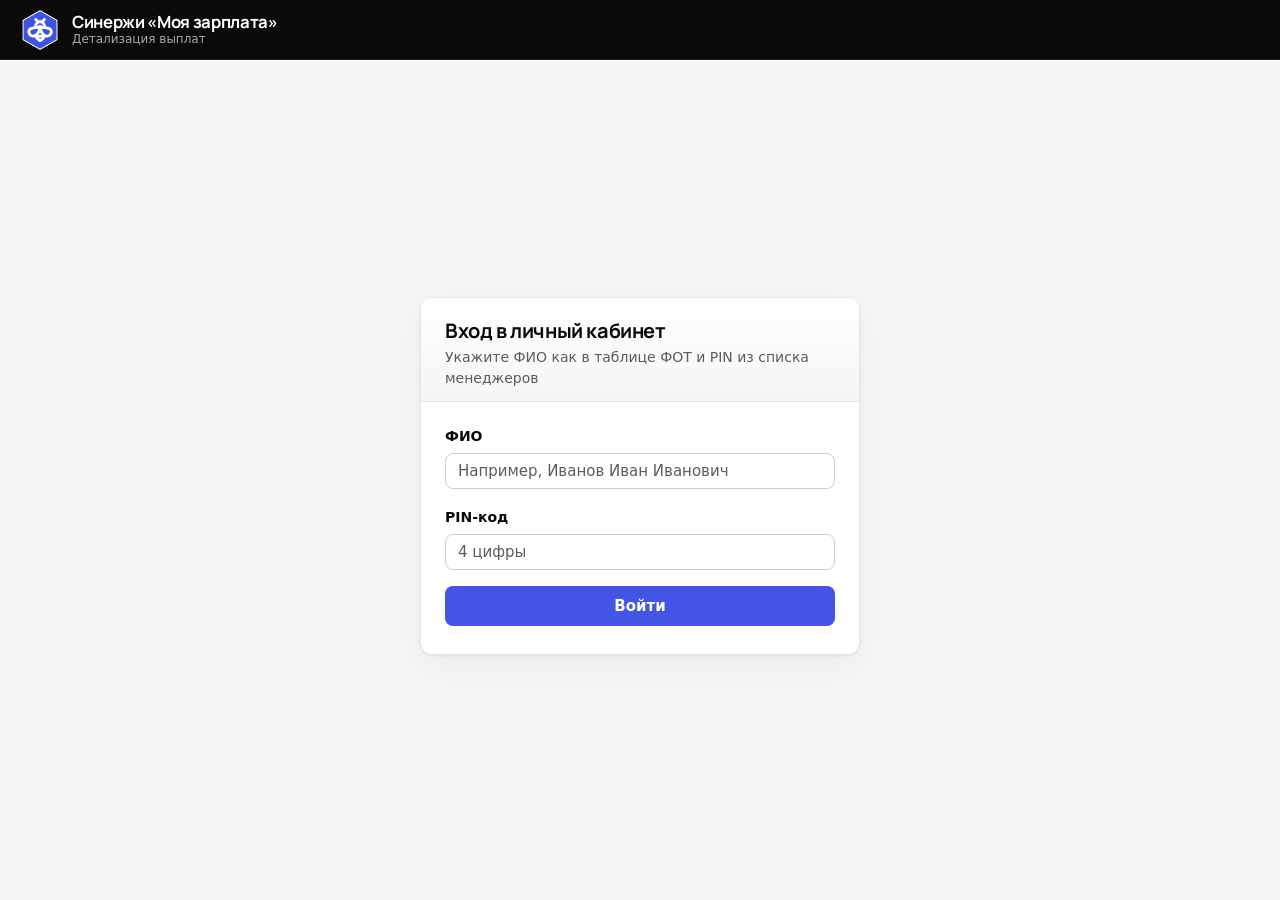
==== index.html @ 0d46e767 "release: стабильная версия личного кабинета (ФОТ + премии) - GAS: getBonusProjects, кэш, парсинг лис" ====
<!doctype html>
<html lang="ru">
  <head>
    <meta charset="UTF-8" />
    <meta name="viewport" content="width=device-width,initial-scale=1" />
    <meta name="theme-color" content="#0a0a0a" />
    <link rel="icon" href="./Копия-Креатив-без-названия-_2_.ico" type="image/x-icon" />
    <title>Вход — Детализация выплат</title>
    <link href="https://cdn.jsdelivr.net/npm/bootstrap@5.3.3/dist/css/bootstrap.min.css" rel="stylesheet">
    <link href="./style.css?v=8" rel="stylesheet">
  </head>
  <body>
    <header class="app-topbar">
      <div class="app-topbar-inner">
        <a href="./index.html" class="brand" aria-label="Синержи «Моя зарплата» — на главную">
          <img class="brand-logo" src="./logo.png" width="40" height="40" alt="" />
          <span class="brand-text">
            <span class="brand-name">Синержи «Моя зарплата»</span>
            <span class="brand-tag">Детализация выплат</span>
          </span>
        </a>
      </div>
    </header>

    <div class="page">
      <div class="card-app card-login">
        <div class="app-header">
          <h1 class="h4 m-0">Вход в личный кабинет</h1>
          <p class="login-lead mb-0">Укажите ФИО как в таблице ФОТ и PIN из списка менеджеров</p>
        </div>
        <div class="app-body">
          <form id="loginForm" autocomplete="off">
            <div class="mb-3">
              <label class="form-label" for="fioInput">ФИО</label>
              <input id="fioInput" class="form-control" type="text" required placeholder="Например, Иванов Иван Иванович" />
            </div>
            <div class="mb-3">
              <label class="form-label" for="pinInput">PIN-код</label>
              <input id="pinInput" class="form-control" type="password" inputmode="numeric" maxlength="4" required placeholder="4 цифры" />
            </div>
            <div class="d-grid gap-2">
              <button id="loginBtn" class="btn btn-accent" type="submit">Войти</button>
              <div id="loginSpinner" class="text-center mt-1" style="display:none;">
                <div class="spinner-border text-primary" role="status">
                  <span class="visually-hidden">Загрузка...</span>
                </div>
              </div>
            </div>
            <div id="errorBox" class="error-box mt-3" style="display:none;"></div>
          </form>
        </div>
      </div>
    </div>

    <script src="./config.js?v=5"></script>
    <script src="./script.js?v=8"></script>
  </body>
</html>
---- style.css ----
/* Crown Pit — детализация выплат (дизайн: ч/б + акцент #4454E4) */

@import url('https://fonts.googleapis.com/css2?family=Manrope:wght@500;600;700&display=swap');

:root {
  --color-bg: #ffffff;
  --color-bg-subtle: #f5f5f5;
  --color-surface: #ffffff;
  --color-border: #e5e5e5;
  --color-border-strong: #cccccc;
  --color-text: #0a0a0a;
  --color-text-muted: #5c5c5c;
  --color-text-inverse: #ffffff;
  --color-accent: #4454e4;
  --color-accent-hover: #3540c9;
  --color-accent-subtle: rgba(68, 84, 228, 0.1);
  --color-topbar: #0a0a0a;
  --color-error-bg: #fef2f2;
  --color-error-border: #fecaca;
  --color-error-text: #991b1b;
  --color-success: #059669;
  --color-danger: #dc2626;
  --radius-sm: 8px;
  --radius-md: 12px;
  --shadow-card: 0 1px 3px rgba(0, 0, 0, 0.06), 0 12px 40px rgba(0, 0, 0, 0.04);
  --bs-primary: #4454e4;
  --bs-primary-rgb: 68, 84, 228;
}

*,
*::before,
*::after {
  box-sizing: border-box;
}

body {
  margin: 0;
  min-height: 100vh;
  background: var(--color-bg-subtle);
  color: var(--color-text);
  font-family: system-ui, -apple-system, 'Segoe UI', Roboto, 'Helvetica Neue', Arial, sans-serif;
  font-size: 16px;
  line-height: 1.5;
  -webkit-font-smoothing: antialiased;
}

h1, h2, h3, .section-title, .brand-name {
  font-family: 'Manrope', system-ui, sans-serif;
}

/* ── Top bar ── */

.app-topbar {
  background: var(--color-topbar);
  color: var(--color-text-inverse);
  min-height: 60px;
  display: flex;
  align-items: center;
  padding: 0 1.25rem;
  position: sticky;
  top: 0;
  z-index: 100;
  border-bottom: 1px solid rgba(255, 255, 255, 0.08);
}

.app-topbar-inner {
  width: 100%;
  max-width: 1280px;
  margin: 0 auto;
  display: flex;
  align-items: center;
  justify-content: space-between;
  gap: 1rem;
}

.brand {
  display: flex;
  align-items: center;
  gap: 0.75rem;
  text-decoration: none;
  color: inherit;
}

.brand:hover {
  color: inherit;
  opacity: 0.92;
}

.brand-logo {
  width: 40px;
  height: 40px;
  object-fit: contain;
  flex-shrink: 0;
  display: block;
}

.brand-text {
  display: flex;
  flex-direction: column;
  line-height: 1.2;
}

.brand-name {
  font-weight: 700;
  font-size: 1.05rem;
  letter-spacing: -0.02em;
}

.brand-tag {
  font-size: 0.75rem;
  color: rgba(255, 255, 255, 0.65);
  font-weight: 500;
}

.topbar-actions {
  display: flex;
  align-items: center;
  gap: 0.5rem;
}

.btn-topbar-logout {
  border: 1px solid rgba(255, 255, 255, 0.35);
  background: transparent;
  color: var(--color-text-inverse);
  font-size: 0.875rem;
  font-weight: 600;
  padding: 0.4rem 0.9rem;
  border-radius: var(--radius-sm);
  transition: background 0.15s, border-color 0.15s;
}

.btn-topbar-logout:hover {
  background: rgba(255, 255, 255, 0.1);
  border-color: rgba(255, 255, 255, 0.55);
  color: #fff;
}

/* ── Page shell ── */

.page {
  display: flex;
  flex-direction: column;
  min-height: calc(100vh - 60px);
  align-items: center;
  justify-content: center;
  padding: 2rem 1.25rem 2.5rem;
}

.page-dashboard {
  align-items: stretch;
  justify-content: flex-start;
}

.page-dashboard .card-app {
  margin: 0 auto;
}

/* ── Cards ── */

.card-app {
  width: min(1100px, 100%);
  background: var(--color-surface);
  border: 1px solid var(--color-border);
  border-radius: var(--radius-md);
  box-shadow: var(--shadow-card);
  overflow: hidden;
}

.card-login {
  width: min(440px, 100%);
}

.app-header {
  padding: 1.35rem 1.5rem 0.75rem;
  border-bottom: 1px solid var(--color-border);
  background: linear-gradient(180deg, var(--color-bg) 0%, var(--color-bg-subtle) 100%);
}

.app-header .h4,
.app-header h1 {
  font-size: 1.25rem;
  font-weight: 700;
  color: var(--color-text);
  letter-spacing: -0.02em;
}

.app-body {
  padding: 1.35rem 1.5rem 1.75rem;
}

/* ── Forms ── */

.form-label {
  font-size: 0.875rem;
  font-weight: 600;
  color: var(--color-text);
  margin-bottom: 0.35rem;
}

.form-control,
.form-select {
  border-color: var(--color-border-strong);
  border-radius: var(--radius-sm);
  font-size: 0.9375rem;
}

.form-control:focus,
.form-select:focus {
  border-color: var(--color-accent);
  box-shadow: 0 0 0 0.2rem rgba(68, 84, 228, 0.2);
}

/* ── Buttons ── */

.btn-accent {
  background: var(--color-accent) !important;
  color: var(--color-text-inverse) !important;
  border: none !important;
  font-weight: 600;
  font-size: 0.9375rem;
  padding: 0.55rem 1.25rem;
  border-radius: var(--radius-sm);
  transition: background 0.15s, transform 0.1s;
}

.btn-accent:hover {
  background: var(--color-accent-hover) !important;
  color: #fff !important;
}

.btn-accent:active {
  transform: scale(0.99);
}

.btn-outline-secondary {
  border-color: var(--color-border-strong);
  color: var(--color-text);
  font-weight: 600;
  border-radius: var(--radius-sm);
}

.btn-outline-secondary:hover {
  background: var(--color-bg-subtle);
  border-color: var(--color-text-muted);
  color: var(--color-text);
}

.spinner-border.text-primary {
  color: var(--color-accent) !important;
}

/* ── Error ── */

.error-box {
  border: 1px solid var(--color-error-border);
  background: var(--color-error-bg);
  color: var(--color-error-text);
  padding: 0.85rem 1rem;
  border-radius: var(--radius-sm);
  font-size: 0.9rem;
}

/* ── Filters ── */

.filters {
  display: flex;
  gap: 1rem;
  align-items: flex-end;
  flex-wrap: wrap;
}

.filters > div {
  min-width: 140px;
}

/* ── Section cards ── */

.section-card {
  background: var(--color-surface);
  border: 1px solid var(--color-border);
  border-radius: var(--radius-md);
  padding: 1.15rem 1.25rem;
  margin-bottom: 1.25rem;
}

.section-title {
  font-weight: 700;
  font-size: 1.0625rem;
  margin-bottom: 0.85rem;
  color: var(--color-text);
  padding-left: 0.65rem;
  border-left: 3px solid var(--color-accent);
  line-height: 1.3;
}

.section-total {
  text-align: right;
  margin-top: 0.75rem;
  font-size: 0.9rem;
  color: var(--color-text-muted);
}

.section-total strong {
  color: var(--color-accent);
  font-weight: 700;
  font-size: 1rem;
}

/* ── Tables ── */

.table-wrap {
  overflow: auto;
  max-height: min(55vh, 520px);
  border: 1px solid var(--color-border);
  border-radius: var(--radius-sm);
}

table {
  width: 100%;
}

thead th {
  position: sticky;
  top: 0;
  background: var(--color-bg-subtle);
  z-index: 2;
  border-bottom: 1px solid var(--color-border);
  font-family: 'Manrope', system-ui, sans-serif;
  font-weight: 600;
  font-size: 0.8125rem;
  text-transform: uppercase;
  letter-spacing: 0.03em;
  color: var(--color-text-muted);
  padding: 0.65rem 0.75rem;
  white-space: nowrap;
}

tbody td {
  border-top: 1px solid var(--color-border);
  font-size: 0.875rem;
  padding: 0.55rem 0.75rem;
  vertical-align: middle;
}

tbody tr:hover {
  background: var(--color-accent-subtle);
}

/* ── Bonus blocks ── */

.bonus-info-banner {
  font-size: 0.875rem;
  line-height: 1.45;
  color: var(--color-text);
  background: rgba(68, 84, 228, 0.08);
  border: 1px solid rgba(68, 84, 228, 0.25);
  border-radius: var(--radius-sm);
  padding: 0.75rem 1rem;
  margin-bottom: 1rem;
}

.bonus-info-banner strong {
  color: var(--color-accent);
}

.bonus-period {
  margin-bottom: 1.25rem;
}

.bonus-period:last-child {
  margin-bottom: 0;
}

.bonus-period-title {
  font-family: 'Manrope', system-ui, sans-serif;
  font-weight: 700;
  font-size: 0.9375rem;
  color: var(--color-text);
  margin-bottom: 0.5rem;
  padding: 0.35rem 0 0.35rem 0.75rem;
  border-left: 3px solid var(--color-accent);
  background: var(--color-accent-subtle);
  border-radius: 0 var(--radius-sm) var(--radius-sm) 0;
}

.bonus-period-total {
  text-align: right;
  font-size: 0.85rem;
  color: var(--color-text-muted);
  margin-top: 0.5rem;
}

.text-success {
  color: var(--color-success) !important;
}

.text-danger {
  color: var(--color-danger) !important;
}

.text-muted {
  color: var(--color-text-muted) !important;
}

#dateHint {
  color: var(--color-text-muted);
}

/* ── Login hero hint ── */

.login-lead {
  font-size: 0.875rem;
  color: var(--color-text-muted);
  margin-top: 0.25rem;
}

@media (max-width: 720px) {
  .app-topbar {
    padding: 0 1rem;
  }

  .brand-tag {
    display: none;
  }

  .filters {
    flex-direction: column;
    align-items: stretch;
  }

  .card-app {
    border-radius: var(--radius-sm);
  }

  .table-wrap {
    max-height: 45vh;
  }
}
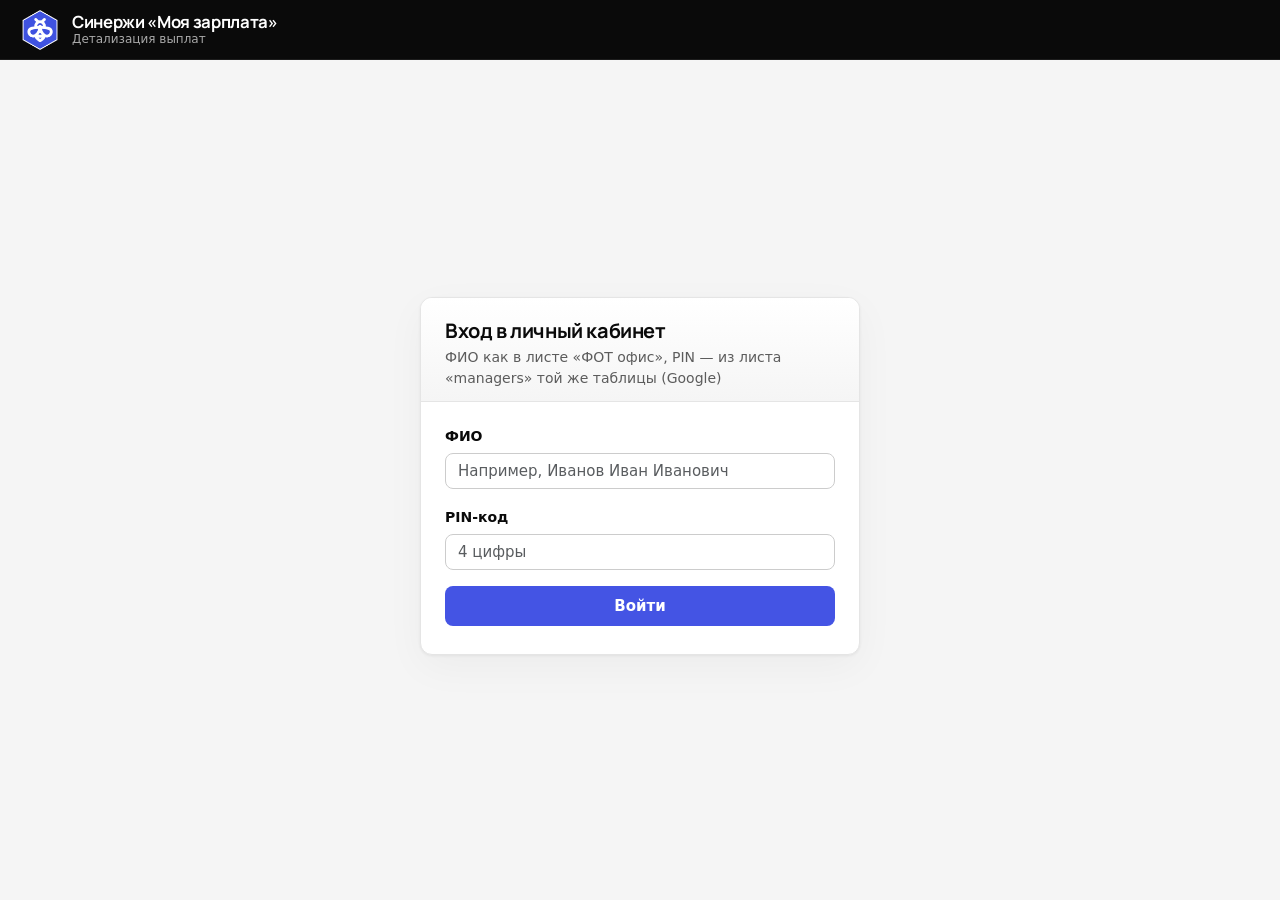
==== commit b0f1b69e: "feat: менеджеры с листа Google «managers», пресеты дат, config - GAS: getManagers из таблицы ФОТ (MA" ====
--- a/index.html
+++ b/index.html
@@ -7,7 +7,7 @@
     <link rel="icon" href="./Копия-Креатив-без-названия-_2_.ico" type="image/x-icon" />
     <title>Вход — Детализация выплат</title>
     <link href="https://cdn.jsdelivr.net/npm/bootstrap@5.3.3/dist/css/bootstrap.min.css" rel="stylesheet">
-    <link href="./style.css?v=8" rel="stylesheet">
+    <link href="./style.css?v=10" rel="stylesheet">
   </head>
   <body>
     <header class="app-topbar">
@@ -26,7 +26,7 @@
       <div class="card-app card-login">
         <div class="app-header">
           <h1 class="h4 m-0">Вход в личный кабинет</h1>
-          <p class="login-lead mb-0">Укажите ФИО как в таблице ФОТ и PIN из списка менеджеров</p>
+          <p class="login-lead mb-0">ФИО как в листе «ФОТ офис», PIN — из листа «managers» той же таблицы (Google)</p>
         </div>
         <div class="app-body">
           <form id="loginForm" autocomplete="off">
@@ -53,6 +53,6 @@
     </div>
 
     <script src="./config.js?v=5"></script>
-    <script src="./script.js?v=8"></script>
+    <script src="./script.js?v=10"></script>
   </body>
 </html>
--- a/style.css
+++ b/style.css
@@ -262,6 +262,59 @@
 
 /* ── Filters ── */
 
+.filter-card {
+  background: var(--color-surface);
+  border: 1px solid var(--color-border);
+  border-radius: var(--radius-md);
+  padding: 1rem 1.15rem;
+}
+
+.filter-card-title {
+  font-weight: 700;
+  font-size: 0.9375rem;
+  margin-bottom: 0.65rem;
+  color: var(--color-text);
+}
+
+.filter-presets {
+  display: flex;
+  flex-wrap: wrap;
+  gap: 0.45rem;
+  margin-bottom: 1rem;
+  padding-bottom: 0.85rem;
+  border-bottom: 1px solid var(--color-border);
+}
+
+.btn-filter-preset {
+  font-family: 'Manrope', system-ui, sans-serif;
+  font-size: 0.8125rem;
+  font-weight: 600;
+  padding: 0.4rem 0.75rem;
+  border-radius: 999px;
+  border: 1px solid var(--color-border);
+  background: var(--color-bg-subtle);
+  color: var(--color-text);
+  cursor: pointer;
+  transition: background 0.15s ease, border-color 0.15s ease, color 0.15s ease;
+}
+
+.btn-filter-preset:hover {
+  border-color: var(--color-accent);
+  color: var(--color-accent);
+  background: var(--color-accent-subtle);
+}
+
+.btn-filter-preset.active {
+  border-color: var(--color-accent);
+  background: var(--color-accent);
+  color: #fff;
+}
+
+.btn-filter-preset.active:hover {
+  color: #fff;
+  filter: brightness(1.05);
+}
+
 .filters {
   display: flex;
   gap: 1rem;
@@ -269,8 +322,25 @@
   flex-wrap: wrap;
 }
 
-.filters > div {
+.filters > div,
+.filter-date-field {
   min-width: 140px;
+}
+
+.filters-custom {
+  align-items: flex-end;
+}
+
+.filter-date-actions {
+  display: flex;
+  flex-wrap: wrap;
+  gap: 0.5rem;
+  min-width: 0;
+  align-items: center;
+}
+
+.filter-date-actions .btn {
+  white-space: nowrap;
 }
 
 /* ── Section cards ── */
@@ -428,6 +498,25 @@
     align-items: stretch;
   }
 
+  .filter-date-actions {
+    flex-direction: column;
+    align-items: stretch;
+  }
+
+  .filter-date-actions .btn {
+    width: 100%;
+  }
+
+  .filter-presets {
+    gap: 0.35rem;
+  }
+
+  .btn-filter-preset {
+    flex: 1 1 auto;
+    min-width: calc(50% - 0.25rem);
+    text-align: center;
+  }
+
   .card-app {
     border-radius: var(--radius-sm);
   }
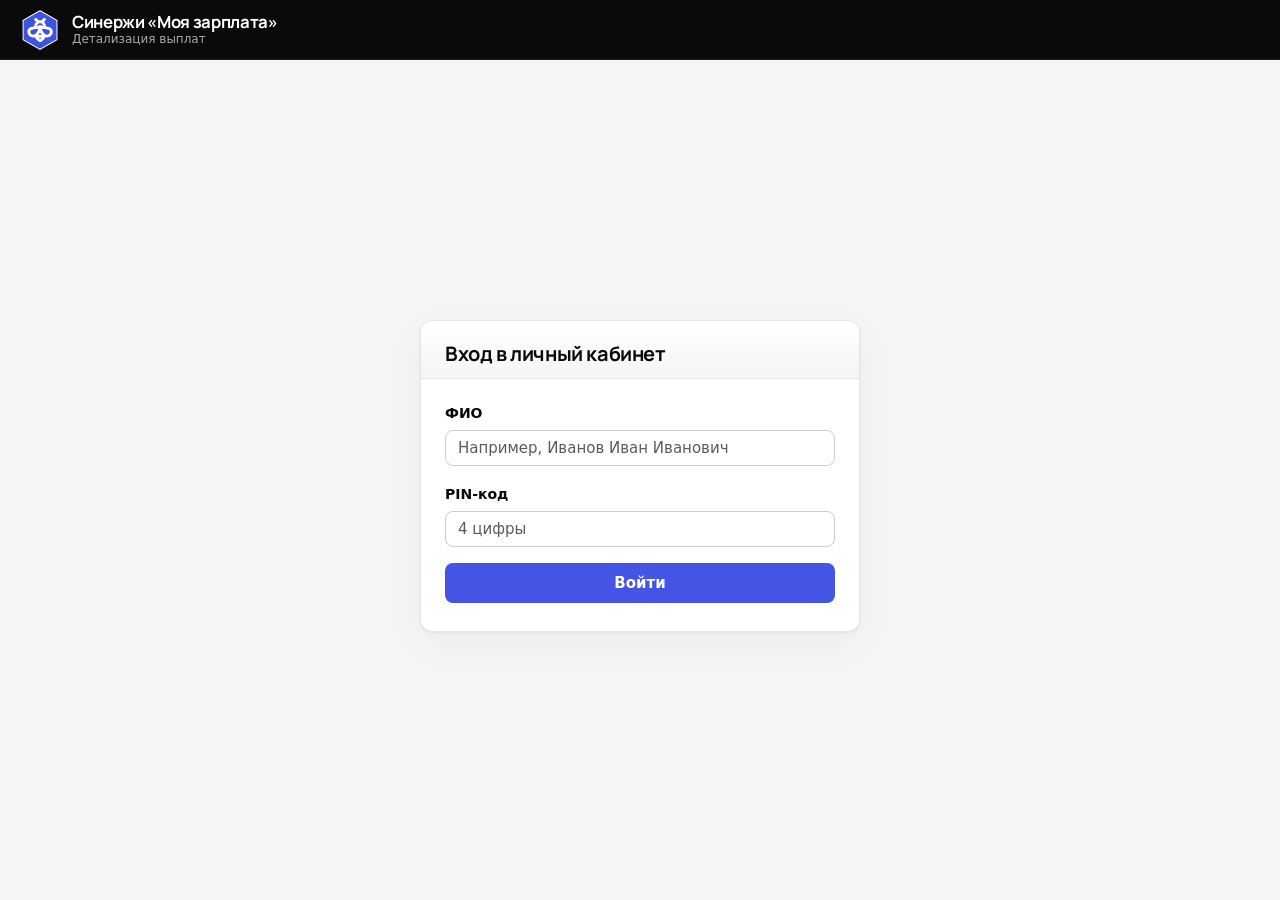
==== commit c496f345: "ui: убрать подсказки про managers/ФОТ на входе и в премиях Made-with: Cursor" ====
--- a/index.html
+++ b/index.html
@@ -4,10 +4,10 @@
     <meta charset="UTF-8" />
     <meta name="viewport" content="width=device-width,initial-scale=1" />
     <meta name="theme-color" content="#0a0a0a" />
-    <link rel="icon" href="./Копия-Креатив-без-названия-_2_.ico" type="image/x-icon" />
+    <link rel="icon" href="./favicon.ico" type="image/x-icon" />
     <title>Вход — Детализация выплат</title>
     <link href="https://cdn.jsdelivr.net/npm/bootstrap@5.3.3/dist/css/bootstrap.min.css" rel="stylesheet">
-    <link href="./style.css?v=10" rel="stylesheet">
+    <link href="./style.css?v=12" rel="stylesheet">
   </head>
   <body>
     <header class="app-topbar">
@@ -26,7 +26,6 @@
       <div class="card-app card-login">
         <div class="app-header">
           <h1 class="h4 m-0">Вход в личный кабинет</h1>
-          <p class="login-lead mb-0">ФИО как в листе «ФОТ офис», PIN — из листа «managers» той же таблицы (Google)</p>
         </div>
         <div class="app-body">
           <form id="loginForm" autocomplete="off">
@@ -53,6 +52,6 @@
     </div>
 
     <script src="./config.js?v=5"></script>
-    <script src="./script.js?v=10"></script>
+    <script src="./script.js?v=12"></script>
   </body>
 </html>
